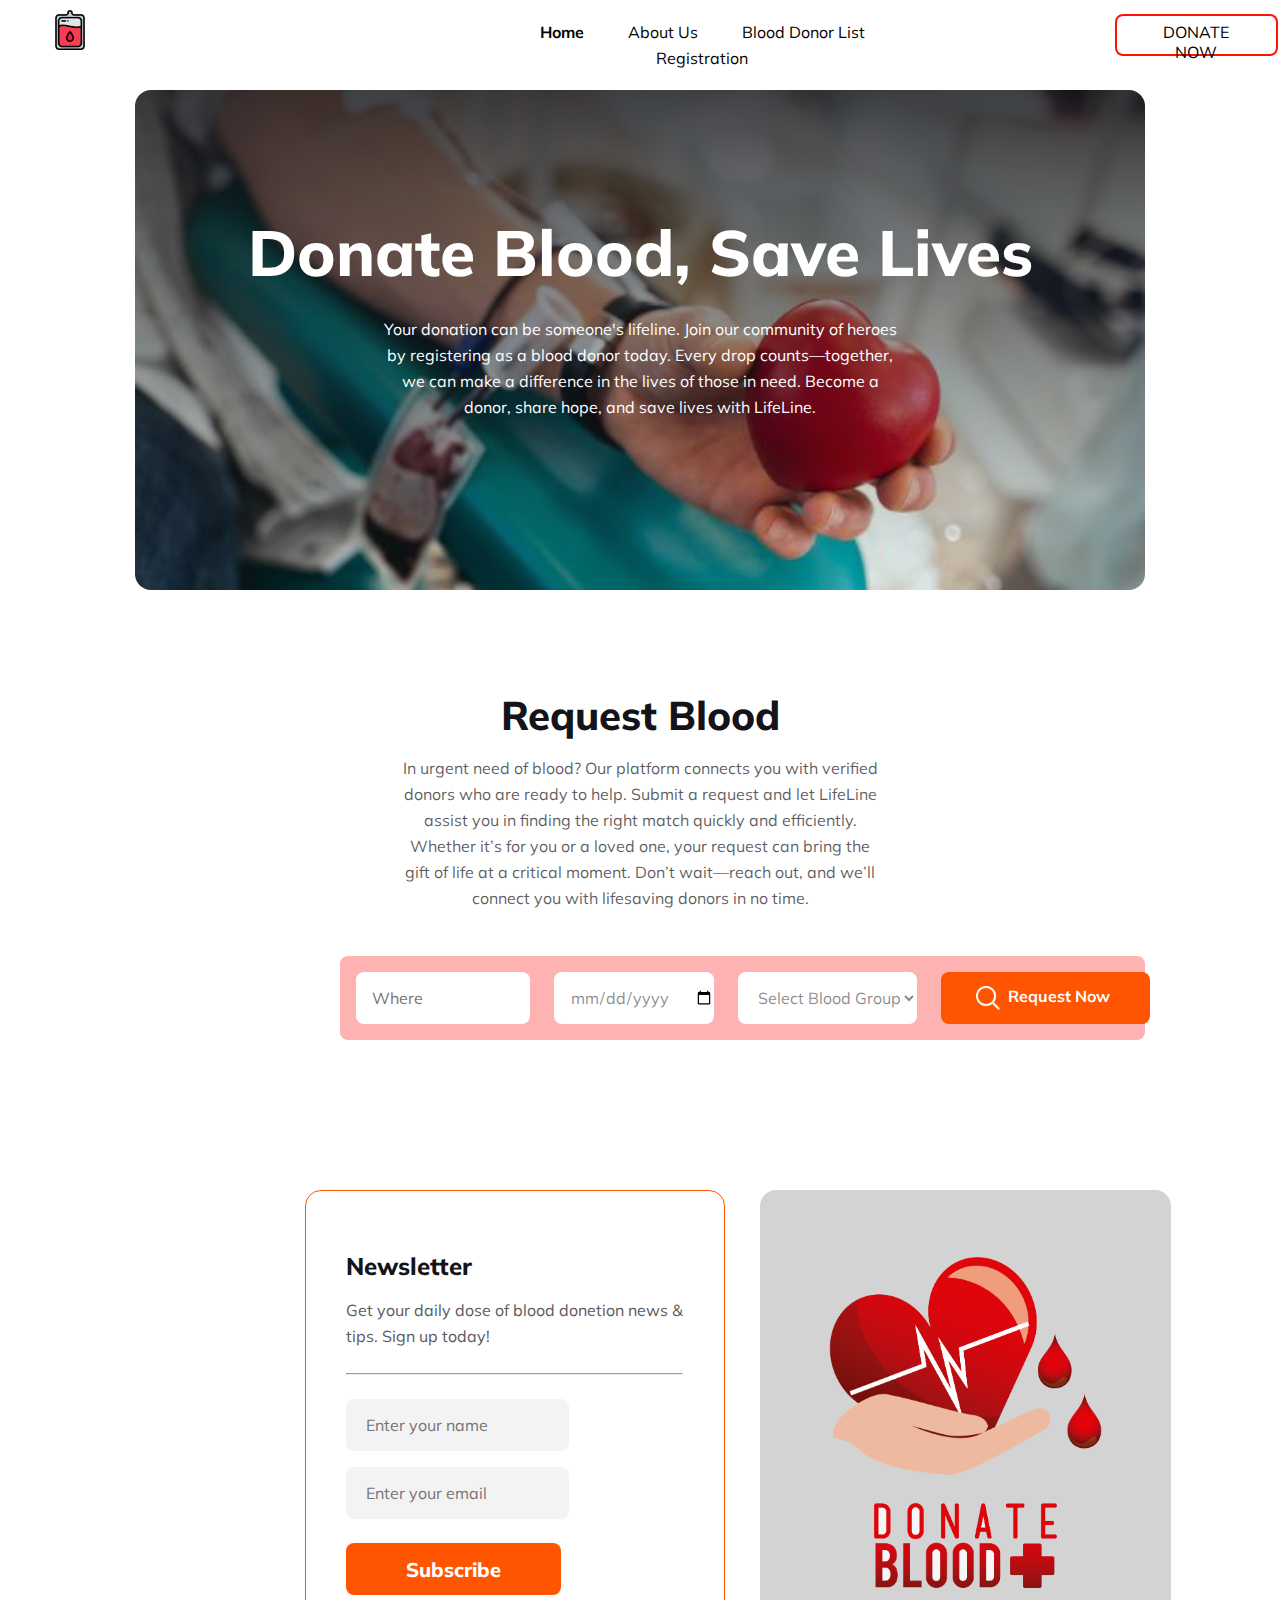
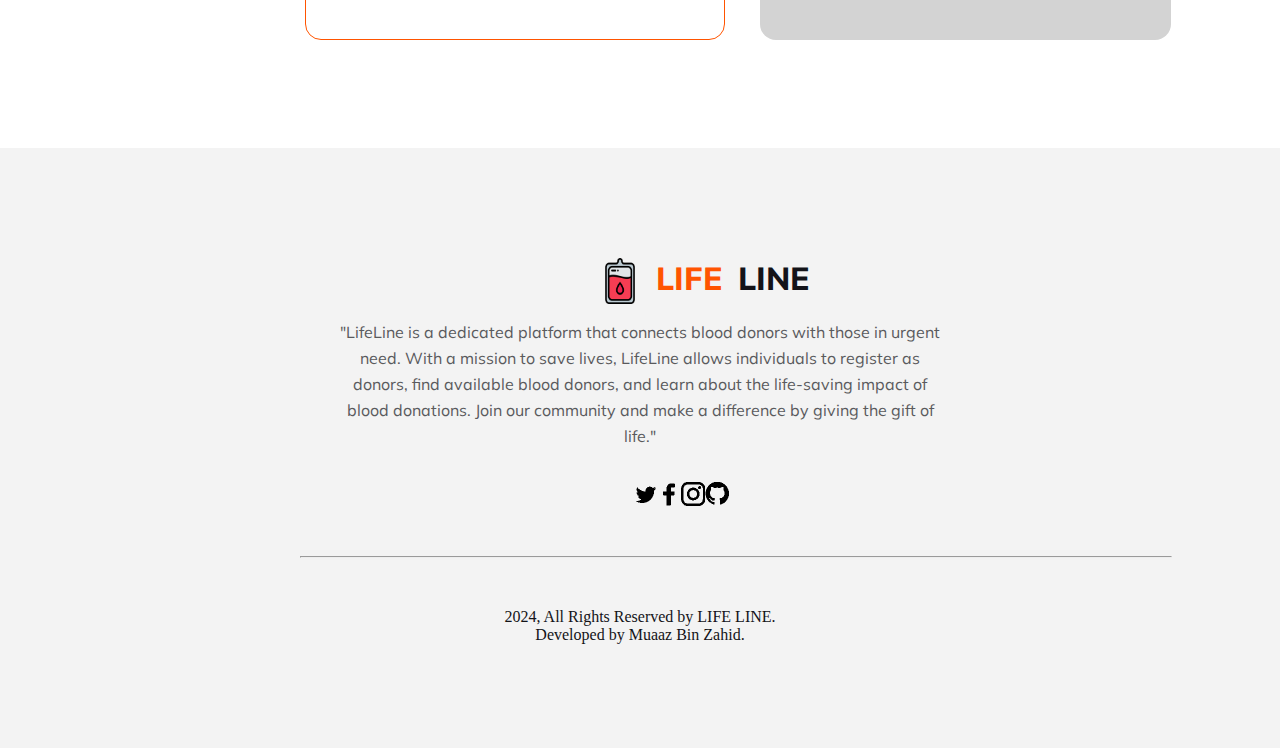
==== index.html @ 81a9079c "file changed" ====
<!DOCTYPE html>
<html lang="en">

<head>
    <meta charset="UTF-8">
    <meta name="viewport" content="width=device-width, initial-scale=1.0">
    <title>LIFE LINE</title>
    <link rel="stylesheet" href="style.css">
</head>

<body>
    <!-- nav section started -->
    <nav>
        <img class="icon" src="./blood_655983.png" alt="">
        <ul>
            <li><a href="home.html" class="active">Home</a></li>
            <li><a href="about.html">About Us</a></li>
            <li><a href="donors.html">Blood Donor List</a></li>
            <li><a href="register.html">Registration</a></li>
        </ul>
        <button class="button">DONATE NOW</button>
    </nav>
    <!-- nav section ended -->

    <!-- banner section started -->
    <div class="banner">
        <div class="banner-content">
            <h1 class="banner-title">Donate Blood, Save Lives</h1>
            <p class="banner-description">Your donation can be someone's lifeline. Join our community of heroes by
                registering as a blood donor today. Every drop counts—together, we can make a difference in the lives of
                those in need. Become a donor, share hope, and save lives with LifeLine.</p>
        </div>
    </div>

    <!-- banner section ended -->

    <!-- main section started  -->
    <main>
        <!-- request blood section started -->
        <div class="request-blood">
            <div class="request-blood-content">
                <h3 class="rb-title">Request Blood</h3>
                <p class="rb-description">
                    In urgent need of blood? Our platform connects you with verified donors who are ready to help.
                    Submit a request and let LifeLine assist you in finding the right match quickly and efficiently.
                    Whether it’s for you or a loved one, your request can bring the gift of life at a critical moment.
                    Don’t wait—reach out, and we’ll connect you with lifesaving donors in no time.</p>
            </div>

            <div class="request-select">
                <input class="where" type="text" placeholder="Where">
                <input class="when-input" type="date" placeholder="Where">
                <select class="when-input">
                    <option value="Select Type">Select Blood Group</option>
                    <option value="Count">A +ve</option>
                    <option value="Count">A -ve</option>
                    <option value="Count">B +ve</option>
                    <option value="Count">B -ve</option>
                    <option value="Count">O +ve</option>
                    <option value="Count">O -ve</option>
                    <option value="Count">AB +ve</option>
                    <option value="Count">AB -ve</option>
                </select>
                <button class="find-now"><img class="find-img" src="Images/search_3917061.png" alt="">Request
                    Now</button>
            </div>
        </div>
        <!-- request blood section ended -->

        <!-- newsletter section started -->

        <section class="newsletter">
            <div class="newsletter-input">
                <h2 class="newsletter-title">Newsletter</h2>
                <p class="newsletter-description">
                    Get your daily dose of blood donetion news & tips. Sign up today!
                </p>
                <hr class="newsletter-line">
                <input class="newsletter-input-fld" type="text" placeholder="Enter your name">
                <input class="newsletter-input-fld" type="text" placeholder="Enter your email">
                <button class="subs-btn">Subscribe</button>
            </div>
            <div class="newsletter-img">
                <img class="save-img" src="./2762023161833920.png" alt="">
            </div>
        </section>

        <!-- newsletter section ended -->
         
    </main>

    <!-- main section ended -->

    <!-- footer section started -->

    <footer>
        <div class="footer-content">
            <h3 class="footer-title"><img class="logo-footer" src="./blood_655983.png" alt=""><span
                    class="ruch-footer">LIFE</span> <span class="travel-footer">LINE</span></h3>
            <p class="footer-description">
                "LifeLine is a dedicated platform that connects blood donors with those in urgent need. With a
                mission
                to save lives, LifeLine allows individuals to register as donors, find available blood donors, and
                learn
                about the life-saving impact of blood donations. Join our community and make a difference by giving
                the
                gift of life."
            </p>
            <div class="social-link">
                <img class="social-img" src="Images/twitter.png" alt="">
                <img class="social-img" src="Images/facebook.png" alt="">
                <img class="social-img" src="Images/instagram.png" alt="">
                <img class="social-img" src="Images/github.png" alt="">
            </div>
            <hr class="footer-line">
            <p class="copyright">
                2024, All Rights Reserved by LIFE LINE.
                <br>Developed by Muaaz Bin Zahid.
            </p>
        </div>
    </footer>

    <!-- footer section ended -->
</body>

</html>
---- style.css ----
/* Mulish font for all the text  */
 @import url('https://fonts.googleapis.com/css2?family=Mulish:ital,wght@0,200;0,300;0,400;0,500;0,600;0,700;0,800;0,900;0,1000;1,200;1,300;1,400;1,500;1,600;1,700;1,800;1,900;1,1000&display=swap');




 * {
     margin: 0;
     padding: 0;
     box-sizing: border-box;
     font-family: 'Mulish', sans-serif;
 }

 body {
     font-family: Arial, sans-serif;
     line-height: 1.6;
     background-color: #ffffff;
 }

 header {
     background-color: #e74c3c;
     color: #fff;
     padding: 20px;
     text-align: center;
 }

 /* nav related styles start */
 .icon {
     height: 40px;
     margin-left: 50px;
     margin-right: 700px;
 }


 nav {
     background: #ffffff;
     color: #030303;
     padding: 10px 0;
     height: 70px;
     display: flex;
 }

 nav ul {
     list-style: none;
     text-align: center;
     margin-top: 10px;
     margin-left: -300px;
 }

 nav ul li {
     display: inline;
     margin: 0 20px;

 }

 nav ul li a {
     color: rgb(2, 2, 2);
     text-decoration: none;
 }

 nav ul li a:hover {
     text-decoration: underline;
 }

 nav ul li a:hover,
 nav ul li a.active {
     font-weight: bold;



 }

 .button {
     border: none;
     color: white;
     padding: 6px 32px;
     text-align: center;
     text-decoration: none;
     display: inline-block;
     font-size: 16px;
     margin: 4px 2px;
     margin-left: 200px;
     transition-duration: 0.4s;
     cursor: pointer;
     background-color: white;
     color: black;
     border: 2px solid #fe1303;
     border-radius: 8px;
 }

 .button:hover {
     background-color: #fa1302;
     color: white;
 }

 /* nav related styles end */

 /* home page related styles */

 /* banner related styles start */

 .banner {
     max-width: 1170px;
     height: 500px;
     flex-shrink: 0;
     border-radius: 16px;
     background: linear-gradient(180deg, rgba(19, 19, 24, 0.80) 0%, rgba(19, 19, 24, 0.00) 100%), url(./medium.jpg);
     background-repeat: no-repeat;
     background-size: cover;
     margin-left: 135px;
     margin-right: 135px;
     margin-top: 20px;
     margin-bottom: 50px;
     justify-content: center;
     align-items: center;
     display: flex;
     flex-direction: column;
 }

 .banner-title {
     color: #FFF;
     font-family: Mulish;
     font-size: 4rem;
     font-style: normal;
     font-weight: 800;
     line-height: normal;
     text-align: center;
     margin-bottom: 24px;
 }

 .banner-description {
     color: #FFF;
     text-align: center;
     font-family: Mulish;
     font-size: 1rem;
     font-style: normal;
     font-weight: 400;
     line-height: 26px;
     margin-left: 247px;
     margin-right: 247px;
     margin-top: 0px;
     margin-bottom: 48px;
 }

 /* banner related styles end */

 /* request blood section related styles start */

 .request-blood {
     margin-top: 100px;
 }

 .request-blood-content {
     display: flex;
     flex-direction: column;
 }

 .rb-title {
     color: #131318;
     text-align: center;
     font-family: Mulish;
     font-size: 2.5rem;
     font-style: normal;
     font-weight: 800;
     line-height: normal;
     margin-bottom: 15px;
 }

 .rb-description {
     max-width: 643px;
     color: rgba(19, 19, 24, 0.70);
     text-align: center;
     font-family: Mulish;
     font-size: 1rem;
     font-style: normal;
     font-weight: 400;
     line-height: 26px;
     justify-content: center;
     align-items: center;
     margin-left: 399px;
     margin-right: 399px;
     margin-bottom: 45px;
 }

 .request-select {
     display: inline-flex;
     padding: 1rem;
     align-items: flex-start;
     gap: 24px;
     border-radius: 8px;
     background: rgba(253, 1, 1, 0.3);
     margin-left: 340px;
     margin-right: 135px;
     margin-bottom: 50px;

 }

 .where {
     max-width: 174px;
     height: 52px;
     flex-shrink: 0;
     border-radius: 8px;
     background: #FFF;
     border-style: none;
     padding-left: 16px;
     color: rgba(19, 19, 24, 0.50);
     font-family: Mulish;
     font-size: 1rem;
     font-style: normal;
     font-weight: 400;
     line-height: normal;

 }

 .when-input {
     max-width: 184px;
     height: 52px;
     flex-shrink: 0;
     border-radius: 8px;
     border-style: none;
     background: #FFF;
     color: rgba(19, 19, 24, 0.50);
     font-family: Mulish;
     font-size: 1rem;
     font-style: normal;
     font-weight: 400;
     line-height: normal;
     padding-left: 16px;
 }

 .find-now {
     max-width: 274px;
     height: 52px;
     flex-shrink: 0;
     border-radius: 8px;
     background: #FF5400;
     border-style: none;
     color: #FFF;
     text-align: center;
     font-family: Mulish;
     font-size: 1rem;
     font-style: normal;
     font-weight: 700;
     line-height: normal;
     display: flex;
     padding-left: 35px;
     padding-right: 40px;
     padding-top: 14px;
     cursor: pointer;
 }

 .find-img {
     max-width: 24px;
     height: 24px;
     flex-shrink: 0;
     margin-right: 8px;
 }

 /* request blood section related styles end */

 /* newsletter section related styles started */

 .newsletter {
     display: flex;
     margin-left: 305px;
     margin-right: 135px;
     margin-top: 100px;
     gap: 35px;
     margin-bottom: 100px;
 }

 .newsletter-input {
     max-width: 420px;
     height: 450px;
     flex-shrink: 0;
     border-radius: 16px;
     border: 1px solid #FF5400;
     padding-top: 60px;
     padding-left: 40px;
     padding-bottom: 40px;
     padding-right: 41px;
     justify-content: center;
 }

 .newsletter-title {
     color: #131318;
     font-family: Mulish;
     font-size: 1.5rem;
     font-style: normal;
     font-weight: 800;
     line-height: normal;
     margin-bottom: 16px;
     margin-top: 0px;
 }

 .newsletter-description {
     max-width: 350px;
     color: #5A5A5D;
     font-family: Mulish;
     font-size: 1rem;
     font-style: normal;
     font-weight: 400;
     line-height: 26px;
     margin-top: 0px;
     margin-bottom: 24px;
 }

 .newsletter-line {
     max-width: 420px;
     height: 1px;
     background: rgba(19, 19, 24, 0.10);
     margin-top: 0px;
     margin-bottom: 24px;
     align-items: start;
     margin-left: 0px;
 }

 .newsletter-input-fld {
     max-width: 400px;
     height: 52px;
     flex-shrink: 0;
     border-radius: 8px;
     background: rgba(19, 19, 24, 0.05);
     padding-left: 20px;
     color: rgba(19, 19, 24, 0.30);
     font-family: Mulish;
     font-size: 1rem;
     font-style: normal;
     font-weight: 400;
     line-height: normal;
     border-style: none;
     margin-bottom: 16px;
 }

 .subs-btn {
     max-width: 420px;
     height: 52px;
     flex-shrink: 0;
     border-radius: 8px;
     background: #FF5400;
     color: #FFF;
     border-style: none;
     text-align: center;
     font-family: Mulish;
     font-size: 1.25rem;
     font-style: normal;
     font-weight: 800;
     line-height: normal;
     margin-top: 8px;
     cursor: pointer;
     padding-right: 60px;
     padding-left: 60px;
 }

 .save-img {
     max-width: 420px;
     height: 450px;
     flex-shrink: 0;
     border-radius: 16px;
     background: url(./2762023161833920.png), lightgray 50% / cover no-repeat;
 }

 /* newsletter section related styles ended */

 /* about us page related styles */

 .title {
     color: #131318;
     text-align: center;
     font-family: Mulish;
     font-size: 2.5rem;
     font-style: normal;
     font-weight: 800;
     line-height: normal;
     margin-bottom: 30px;
     margin-top: 30px;
 }

 /* about section related styles start  */


 .about {
     display: flex;
     margin-top: 100px;
     margin-left: 135px;
     margin-right: 135px;
     gap: 53px;
 }

 .about-title {
     color: #131318;
     text-align: start;
     font-family: Mulish;
     font-size: 2.5rem;
     font-style: normal;
     font-weight: 800;
     line-height: normal;
     margin-top: 0px;
     margin-bottom: 24px;
 }

 .about-description {
     color: rgba(19, 19, 24, 0.70);
     font-family: Mulish;
     font-size: 1rem;
     font-style: normal;
     font-weight: 400;
     line-height: 26px;
     margin-top: 0px;
 }

 .about-description-outro {
     color: rgba(19, 19, 24, 0.70);
     font-family: Mulish;
     font-size: 1rem;
     font-style: normal;
     font-weight: 400;
     line-height: 26px;
 }

 .bullet-point {
     color: rgba(19, 19, 24, 0.70);
     font-family: Mulish;
     font-size: 1rem;
     font-style: normal;
     font-weight: 400;
     line-height: 26px;
 }

 .read-more-btn {
     max-width: 274px;
     padding-left: 50px;
     padding-right: 50px;
     margin-top: 30px;
     margin-bottom: 60px;
     height: 52px;
     flex-shrink: 0;
     border-radius: 8px;
     border-style: none;
     background: #FF5400;
     color: #FFF;
     text-align: center;
     font-family: Mulish;
     font-size: 1.25rem;
     font-style: normal;
     font-weight: 800;
     line-height: normal;
     cursor: pointer;
 }

 /* about section related styles end */

 .mission {
     display: flex;
     margin-top: 100px;
     margin-left: 135px;
     margin-right: 135px;
     gap: 53px;
 }

 .vision {
     display: flex;
     margin-top: 100px;
     margin-left: 135px;
     margin-right: 135px;
     gap: 53px;
     margin-bottom: 70px;
 }

 /* about us page related styles ended */


 /* donor page related styles start */
 .donor {
     padding: 1.5rem;
     align-items: flex-start;
     gap: 24px;
     border-radius: 8px;
     background: rgba(193, 177, 177, 0.3);
     margin-left: 140px;
     margin-right: 135px;
     margin-bottom: 50px;
     display: flex;
 }

 .bg {
     color: #131318;
     font-family: Mulish;
     font-size: 2rem;
     font-style: normal;
     font-weight: 800;
     line-height: normal;
 }

 .bg-details {
     color: #131318;
     font-family: Mulish;
     font-size: 18px;
     font-style: normal;
     font-weight: 500;
     line-height: normal;
 }

 .call {
     height: 100px;
     margin-left: 700px;
 }

 .caution {
     margin-top: 40px;
     margin-bottom: 70px;
     display: flex;
 }

 .caution-img {
     height: 40px;
     margin-left: 100px;
     margin-right: 30px;
 }

 .caution-txt {
     font-size: 18px;
     font-style: normal;
     font-weight: 500;
     line-height: normal;
     margin-top: 10px;
 }

 .cordinator {
     margin-left: 100px;
     margin-bottom: 70px;
 }

 /* donor page related styles end */

 /* registration page related styles start */

 .form-name {
     padding: 1.5rem;
     gap: 24px;
     border-radius: 8px;
     background: rgba(253, 1, 1, 0.3);
     margin-left: 140px;
     margin-right: 135px;
     margin-bottom: 50px;
 }

 form {
     display: flex;
     flex-direction: column;
 }

 form label {
     margin-top: 10px;
 }

 form input,
 form textarea {
     padding: 10px;
     margin: 5px 0;
     border-radius: 8px;
     height: 50px;
 }

 .button-sub {
     max-width: 200px;
     height: 52px;
     flex-shrink: 0;
     border-radius: 8px;
     background: #FF5400;
     border-style: none;
     color: #FFF;
     text-align: center;
     font-family: Mulish;
     font-size: 1rem;
     font-style: normal;
     font-weight: 700;
     line-height: normal;
     display: flex;
     padding-left: 35px;
     padding-right: 40px;
     padding-top: 14px;
     cursor: pointer;
     margin-top: 30px;
 }

 button:hover {
     background-color: #45a049;
 }

 .where2 {
     max-width: full;
     height: 52px;
     flex-shrink: 0;
     border-radius: 8px;
     background: #FFF;
     border-style: none;
     padding-left: 16px;
     color: rgba(19, 19, 24, 0.50);
     font-family: Mulish;
     font-size: 1rem;
     font-style: normal;
     font-weight: 400;
     line-height: normal;

 }

 .terms-condition {
     display: flex;
     align-items: center;
     margin-top: 20px;
 }

 .terms-condition input[type="checkbox"] {
     margin-right: 10px;
     transform: scale(1.2);
     cursor: pointer;
     border-radius: 8px;
     height: 15px;
     width: 15px;
 }

 .terms-condition label {
     font-size: 16px;
     font-style: normal;
     font-weight: 700;
     line-height: normal;
     color: #333;
 }

 .terms-condition a {
     color: #007bff;
     text-decoration: none;
     font-weight: bold;
 }

 .terms-condition a:hover {
     text-decoration: underline;
 }

 /* registration related styles end */



 /* footer related styles started */

 footer {
     max-width: 1460px;
     height: 600px;
     flex-shrink: 0;
     background: rgba(19, 19, 24, 0.05);
     align-items: center;
     justify-content: center;
 }

 .footer-title {
     display: flex;
 }

 .logo-footer {
     max-width: 40px;
     height: 46.673px;
     flex-shrink: 0;
     margin-right: 16px;
     margin-top: 110px;
     margin-bottom: 15px;
     margin-left: 600px;
 }

 .travel-footer {
     color: #131318;
     font-family: Mulish;
     font-size: 2rem;
     font-style: normal;
     font-weight: 800;
     line-height: normal;
     margin-top: 110px;
     margin-bottom: 15px;
 }

 .ruch-footer {
     color: #FF5400;
     font-family: Mulish;
     font-size: 2rem;
     font-style: normal;
     font-weight: 800;
     line-height: normal;
     margin-right: 16px;
     margin-top: 110px;
     margin-bottom: 15px;
 }

 .footer-description {
     max-width: 769px;
     color: #5A5A5D;
     text-align: center;
     justify-content: center;
     font-family: Mulish;
     font-size: 1rem;
     font-style: normal;
     font-weight: 400;
     line-height: 26px;
     margin-top: 0px;
     margin-bottom: 33px;
     margin-left: 335px;
     margin-right: 335px;
 }

 .social-link {
     max-width: 174.322px;
     height: 24px;
     flex-shrink: 0;
     display: flex;
     justify-content: space-between;
     margin-top: 0px;
     margin-bottom: 50px;
     margin-left: 633px;
     margin-right: 633px;
 }

 .footer-line {
     max-width: 872px;
     height: 1px;
     background: rgba(19, 19, 24, 0.10);
     margin-top: 0px;
     margin-bottom: 50px;
     margin-left: 300px;
 }

 .copyright {
     color: #131318;
     font-family: Inter;
     font-size: 1rem;
     font-style: normal;
     font-weight: 300;
     line-height: normal;
     margin-top: 0px;
     margin-bottom: 110px;
     text-align: center;
 }

 /* footer section related styles ended */
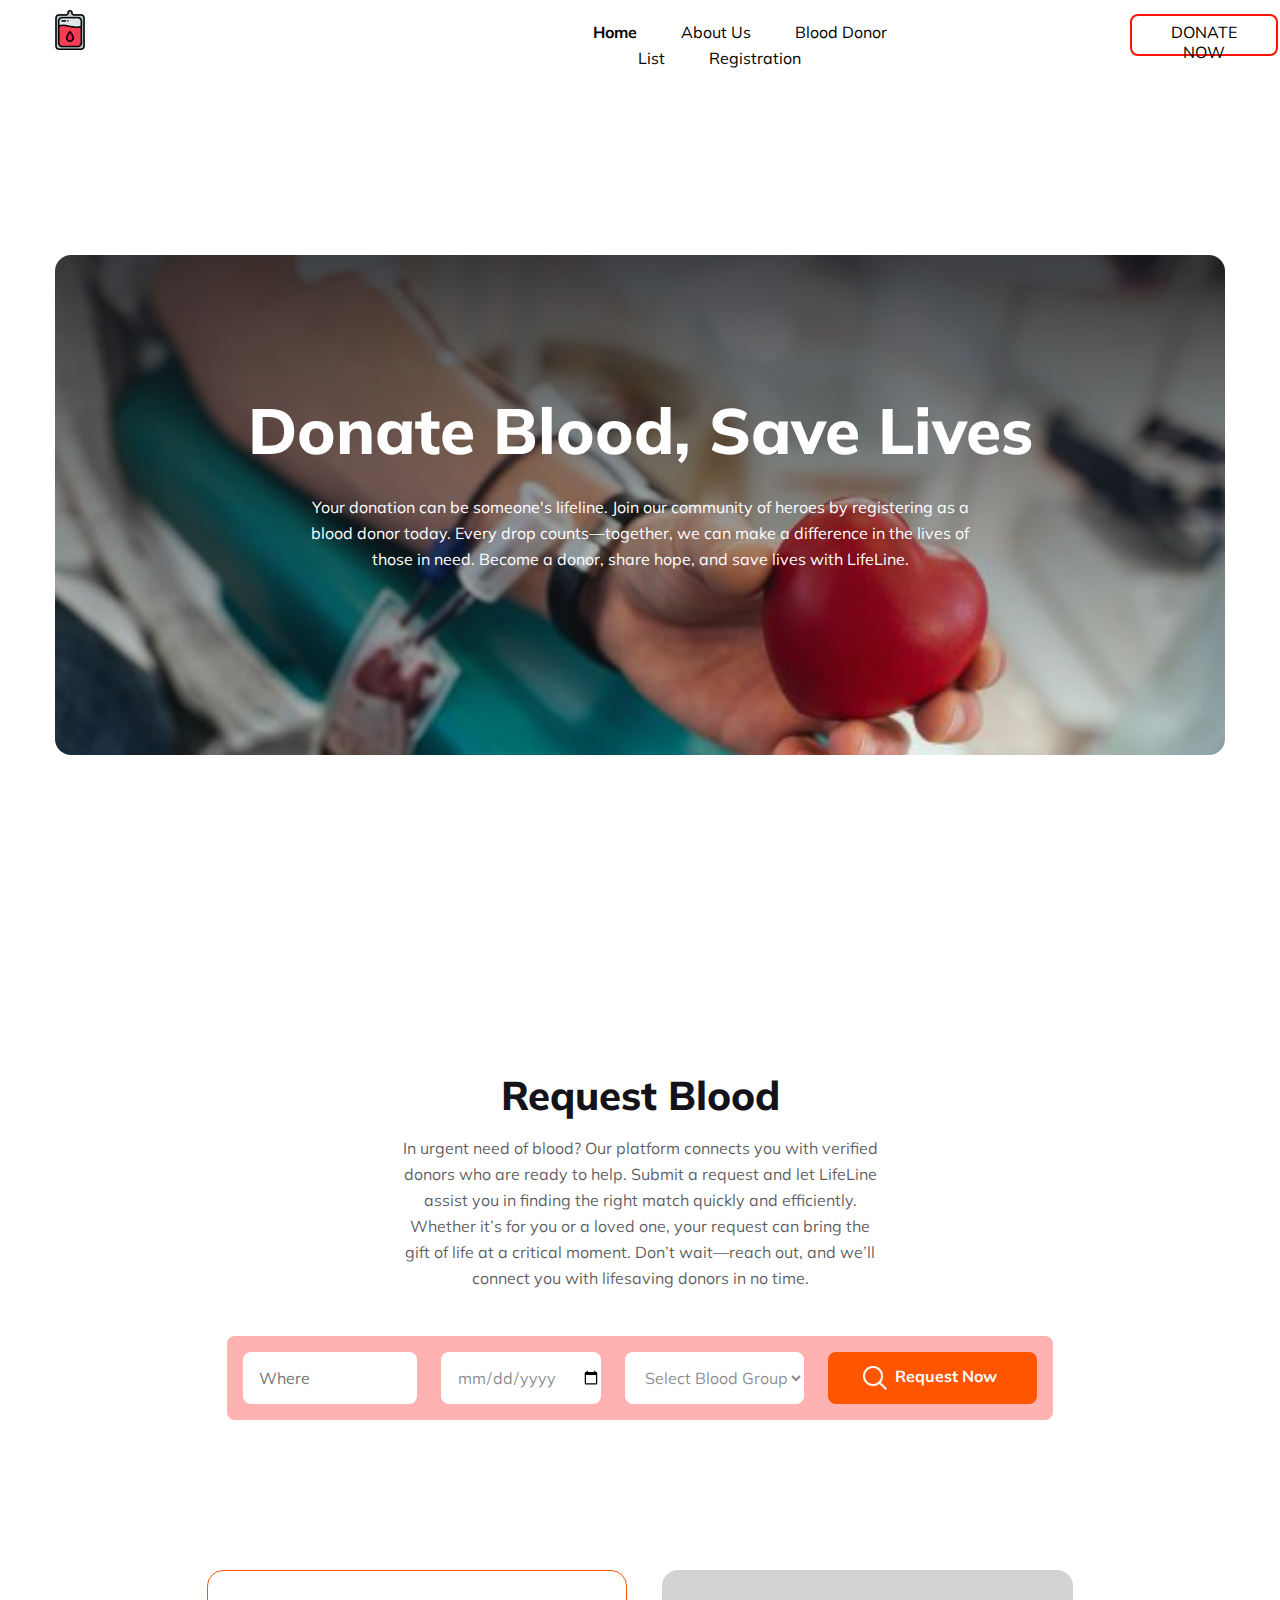
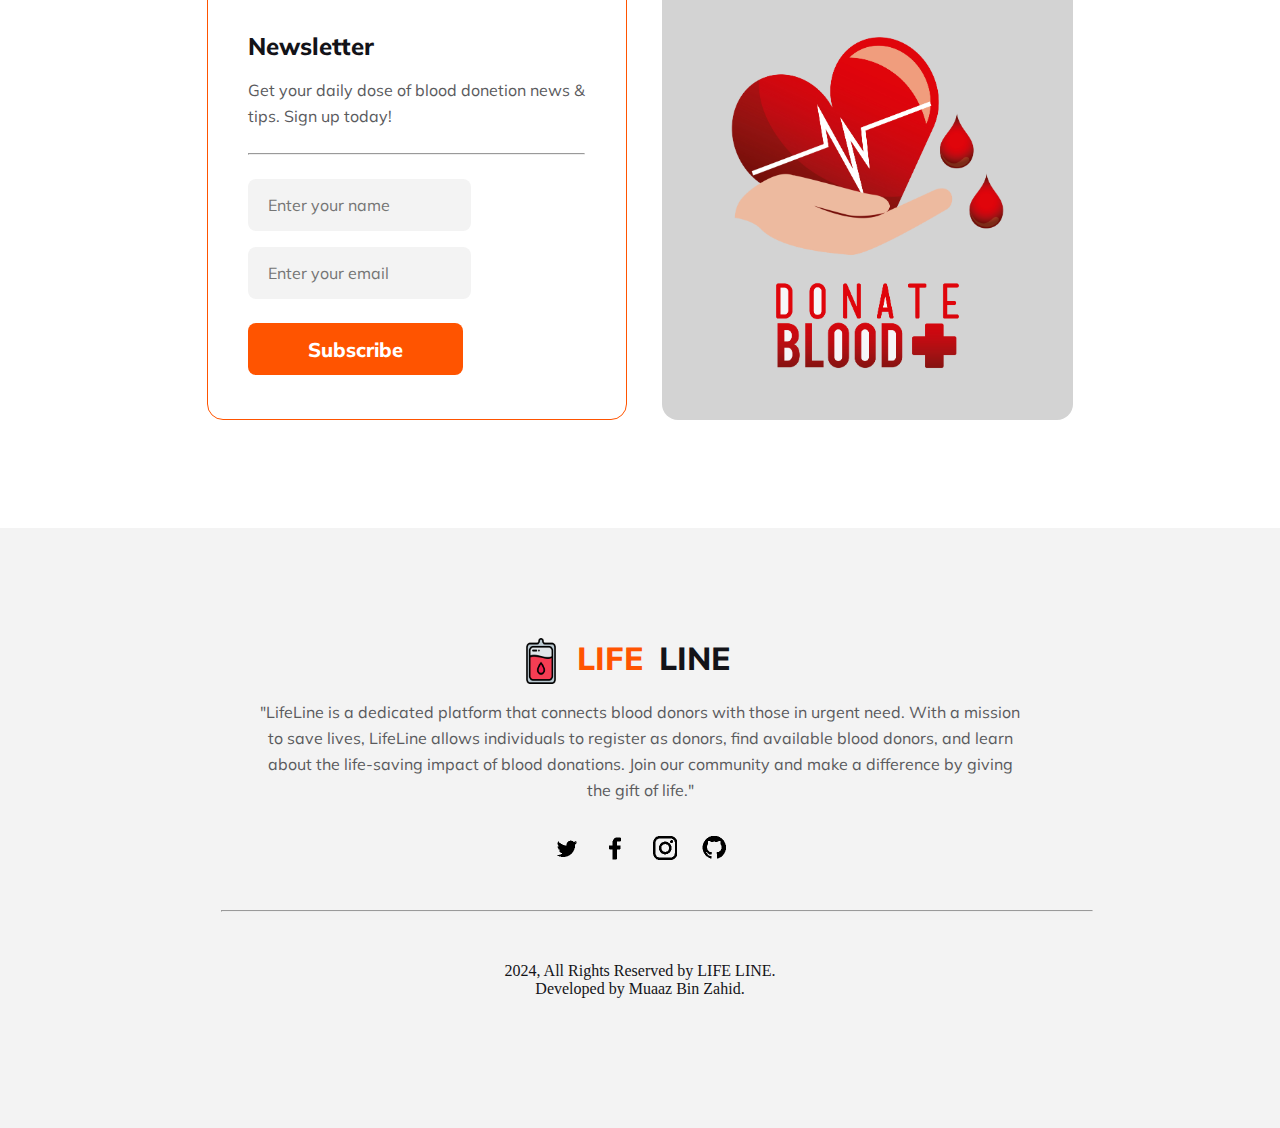
==== commit 57342785: "responsive for browser" ====
--- a/index.html
+++ b/index.html
@@ -10,19 +10,22 @@
 
 <body>
     <!-- nav section started -->
-    <nav>
-        <img class="icon" src="./blood_655983.png" alt="">
-        <ul>
-            <li><a href="home.html" class="active">Home</a></li>
-            <li><a href="about.html">About Us</a></li>
-            <li><a href="donors.html">Blood Donor List</a></li>
-            <li><a href="register.html">Registration</a></li>
-        </ul>
-        <button class="button">DONATE NOW</button>
-    </nav>
+    <div class="navpanel">
+        <nav>
+            <img class="icon" src="./blood_655983.png" alt="">
+            <ul>
+                <li><a href="index.html" class="active">Home</a></li>
+                <li><a href="about.html">About Us</a></li>
+                <li><a href="donors.html">Blood Donor List</a></li>
+                <li><a href="register.html">Registration</a></li>
+            </ul>
+            <button class="button">DONATE NOW</button>
+        </nav>
+    </div>
     <!-- nav section ended -->
 
     <!-- banner section started -->
+   <div class="hero">
     <div class="banner">
         <div class="banner-content">
             <h1 class="banner-title">Donate Blood, Save Lives</h1>
@@ -31,6 +34,7 @@
                 those in need. Become a donor, share hope, and save lives with LifeLine.</p>
         </div>
     </div>
+   </div>
 
     <!-- banner section ended -->
 
@@ -40,50 +44,56 @@
         <div class="request-blood">
             <div class="request-blood-content">
                 <h3 class="rb-title">Request Blood</h3>
+               <div class="herodes">
                 <p class="rb-description">
                     In urgent need of blood? Our platform connects you with verified donors who are ready to help.
                     Submit a request and let LifeLine assist you in finding the right match quickly and efficiently.
                     Whether it’s for you or a loved one, your request can bring the gift of life at a critical moment.
                     Don’t wait—reach out, and we’ll connect you with lifesaving donors in no time.</p>
+               </div>
             </div>
 
-            <div class="request-select">
-                <input class="where" type="text" placeholder="Where">
-                <input class="when-input" type="date" placeholder="Where">
-                <select class="when-input">
-                    <option value="Select Type">Select Blood Group</option>
-                    <option value="Count">A +ve</option>
-                    <option value="Count">A -ve</option>
-                    <option value="Count">B +ve</option>
-                    <option value="Count">B -ve</option>
-                    <option value="Count">O +ve</option>
-                    <option value="Count">O -ve</option>
-                    <option value="Count">AB +ve</option>
-                    <option value="Count">AB -ve</option>
-                </select>
-                <button class="find-now"><img class="find-img" src="Images/search_3917061.png" alt="">Request
-                    Now</button>
+            <div class="heroselect">
+                <div class="request-select">
+                    <input class="where" type="text" placeholder="Where">
+                    <input class="when-input" type="date" placeholder="Where">
+                    <select class="when-input">
+                        <option value="Select Type">Select Blood Group</option>
+                        <option value="Count">A +ve</option>
+                        <option value="Count">A -ve</option>
+                        <option value="Count">B +ve</option>
+                        <option value="Count">B -ve</option>
+                        <option value="Count">O +ve</option>
+                        <option value="Count">O -ve</option>
+                        <option value="Count">AB +ve</option>
+                        <option value="Count">AB -ve</option>
+                    </select>
+                    <button class="find-now"><img class="find-img" src="Images/search_3917061.png" alt="">Request
+                        Now</button>
+                </div>
             </div>
         </div>
         <!-- request blood section ended -->
 
         <!-- newsletter section started -->
 
-        <section class="newsletter">
-            <div class="newsletter-input">
-                <h2 class="newsletter-title">Newsletter</h2>
-                <p class="newsletter-description">
-                    Get your daily dose of blood donetion news & tips. Sign up today!
-                </p>
-                <hr class="newsletter-line">
-                <input class="newsletter-input-fld" type="text" placeholder="Enter your name">
-                <input class="newsletter-input-fld" type="text" placeholder="Enter your email">
-                <button class="subs-btn">Subscribe</button>
-            </div>
-            <div class="newsletter-img">
-                <img class="save-img" src="./2762023161833920.png" alt="">
-            </div>
-        </section>
+        <div class="heronews">
+            <section class="newsletter">
+                <div class="newsletter-input">
+                    <h2 class="newsletter-title">Newsletter</h2>
+                    <p class="newsletter-description">
+                        Get your daily dose of blood donetion news & tips. Sign up today!
+                    </p>
+                    <hr class="newsletter-line">
+                    <input class="newsletter-input-fld" type="text" placeholder="Enter your name">
+                    <input class="newsletter-input-fld" type="text" placeholder="Enter your email">
+                    <button class="subs-btn">Subscribe</button>
+                </div>
+                <div class="newsletter-img">
+                    <img class="save-img" src="./2762023161833920.png" alt="">
+                </div>
+            </section>
+        </div>
 
         <!-- newsletter section ended -->
          
@@ -93,32 +103,34 @@
 
     <!-- footer section started -->
 
-    <footer>
-        <div class="footer-content">
-            <h3 class="footer-title"><img class="logo-footer" src="./blood_655983.png" alt=""><span
-                    class="ruch-footer">LIFE</span> <span class="travel-footer">LINE</span></h3>
-            <p class="footer-description">
-                "LifeLine is a dedicated platform that connects blood donors with those in urgent need. With a
-                mission
-                to save lives, LifeLine allows individuals to register as donors, find available blood donors, and
-                learn
-                about the life-saving impact of blood donations. Join our community and make a difference by giving
-                the
-                gift of life."
-            </p>
-            <div class="social-link">
-                <img class="social-img" src="Images/twitter.png" alt="">
-                <img class="social-img" src="Images/facebook.png" alt="">
-                <img class="social-img" src="Images/instagram.png" alt="">
-                <img class="social-img" src="Images/github.png" alt="">
+    <div class="herofooter">
+        <footer>
+            <div class="footer-content">
+                <h3 class="footer-title"><img class="logo-footer" src="./blood_655983.png" alt=""><span
+                        class="ruch-footer">LIFE</span> <span class="travel-footer">LINE</span></h3>
+                <p class="footer-description">
+                    "LifeLine is a dedicated platform that connects blood donors with those in urgent need. With a
+                    mission
+                    to save lives, LifeLine allows individuals to register as donors, find available blood donors, and
+                    learn
+                    about the life-saving impact of blood donations. Join our community and make a difference by giving
+                    the
+                    gift of life."
+                </p>
+                <div class="social-link">
+                    <img class="social-img" src="Images/twitter.png" alt="">
+                    <img class="social-img" src="Images/facebook.png" alt="">
+                    <img class="social-img" src="Images/instagram.png" alt="">
+                    <img class="social-img" src="Images/github.png" alt="">
+                </div>
+                <hr class="footer-line">
+                <p class="copyright">
+                    2024, All Rights Reserved by LIFE LINE.
+                    <br>Developed by Muaaz Bin Zahid.
+                </p>
             </div>
-            <hr class="footer-line">
-            <p class="copyright">
-                2024, All Rights Reserved by LIFE LINE.
-                <br>Developed by Muaaz Bin Zahid.
-            </p>
-        </div>
-    </footer>
+        </footer>
+    </div>
 
     <!-- footer section ended -->
 </body>
--- a/style.css
+++ b/style.css
@@ -9,12 +9,15 @@
      padding: 0;
      box-sizing: border-box;
      font-family: 'Mulish', sans-serif;
+     box-sizing: border-box;
  }
 
  body {
      font-family: Arial, sans-serif;
      line-height: 1.6;
      background-color: #ffffff;
+     height: 100%;
+     width: 100%;
  }
 
  header {
@@ -44,7 +47,7 @@
      list-style: none;
      text-align: center;
      margin-top: 10px;
-     margin-left: -300px;
+     margin-left: -240px;
  }
 
  nav ul li {
@@ -79,7 +82,7 @@
      display: inline-block;
      font-size: 16px;
      margin: 4px 2px;
-     margin-left: 200px;
+     margin-left: 220px;
      transition-duration: 0.4s;
      cursor: pointer;
      background-color: white;
@@ -99,6 +102,63 @@
 
  /* banner related styles start */
 
+
+
+ .navpanel {
+     display: flex;
+     justify-content: center;
+     align-items: center;
+ }
+
+ .heroselect {
+     display: flex;
+     justify-content: center;
+     align-items: center;
+     width: 100vw;
+ }
+
+ .herodes {
+     display: flex;
+     justify-content: center;
+     align-items: center;
+     width: 100vw;
+ }
+
+ .heronews {
+     display: flex;
+     justify-content: center;
+     align-items: center;
+     width: 100vw;
+ }
+
+ .herofooter {
+     display: flex;
+     justify-content: center;
+     align-items: center;
+     width: 100vw;
+ }
+
+ .heroabout {
+     display: flex;
+     justify-content: center;
+     align-items: center;
+     width: 100vw;
+ }
+
+ .heromivi {
+     justify-content: center;
+     align-items: center;
+     width: 100vw;
+ }
+
+ .hero {
+     display: flex;
+     justify-content: center;
+     align-items: center;
+     height: 100vh;
+     width: 100vw;
+ }
+
  .banner {
      max-width: 1170px;
      height: 500px;
@@ -107,14 +167,14 @@
      background: linear-gradient(180deg, rgba(19, 19, 24, 0.80) 0%, rgba(19, 19, 24, 0.00) 100%), url(./medium.jpg);
      background-repeat: no-repeat;
      background-size: cover;
-     margin-left: 135px;
-     margin-right: 135px;
+     /* margin-left: 170px;
+     margin-right: 135px; */
      margin-top: 20px;
      margin-bottom: 50px;
      justify-content: center;
      align-items: center;
      display: flex;
-     flex-direction: column;
+
  }
 
  .banner-title {
@@ -189,8 +249,8 @@
      gap: 24px;
      border-radius: 8px;
      background: rgba(253, 1, 1, 0.3);
-     margin-left: 340px;
-     margin-right: 135px;
+     /* margin-left: 340px;
+     margin-right: 135px; */
      margin-bottom: 50px;
 
  }
@@ -262,8 +322,6 @@
 
  .newsletter {
      display: flex;
-     margin-left: 305px;
-     margin-right: 135px;
      margin-top: 100px;
      gap: 35px;
      margin-bottom: 100px;
@@ -651,6 +709,7 @@
      background: rgba(19, 19, 24, 0.05);
      align-items: center;
      justify-content: center;
+
  }
 
  .footer-title {
